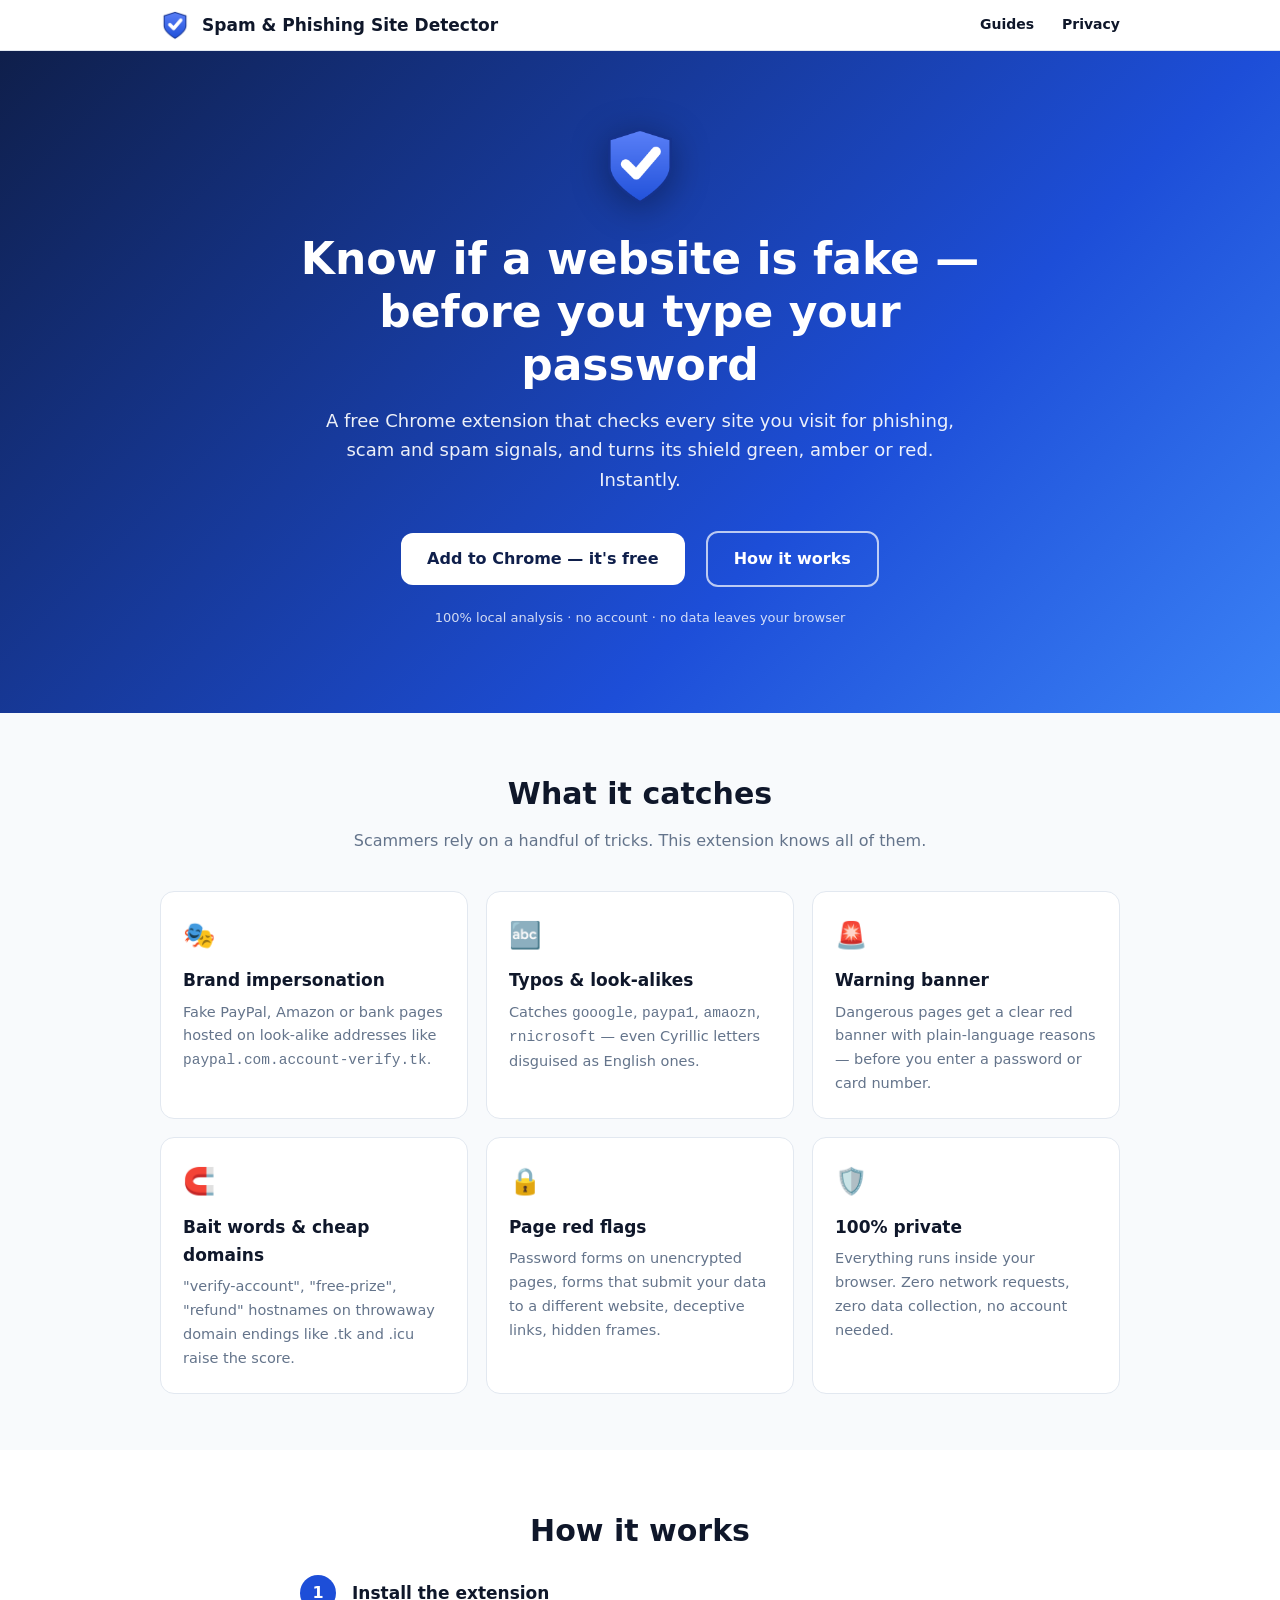
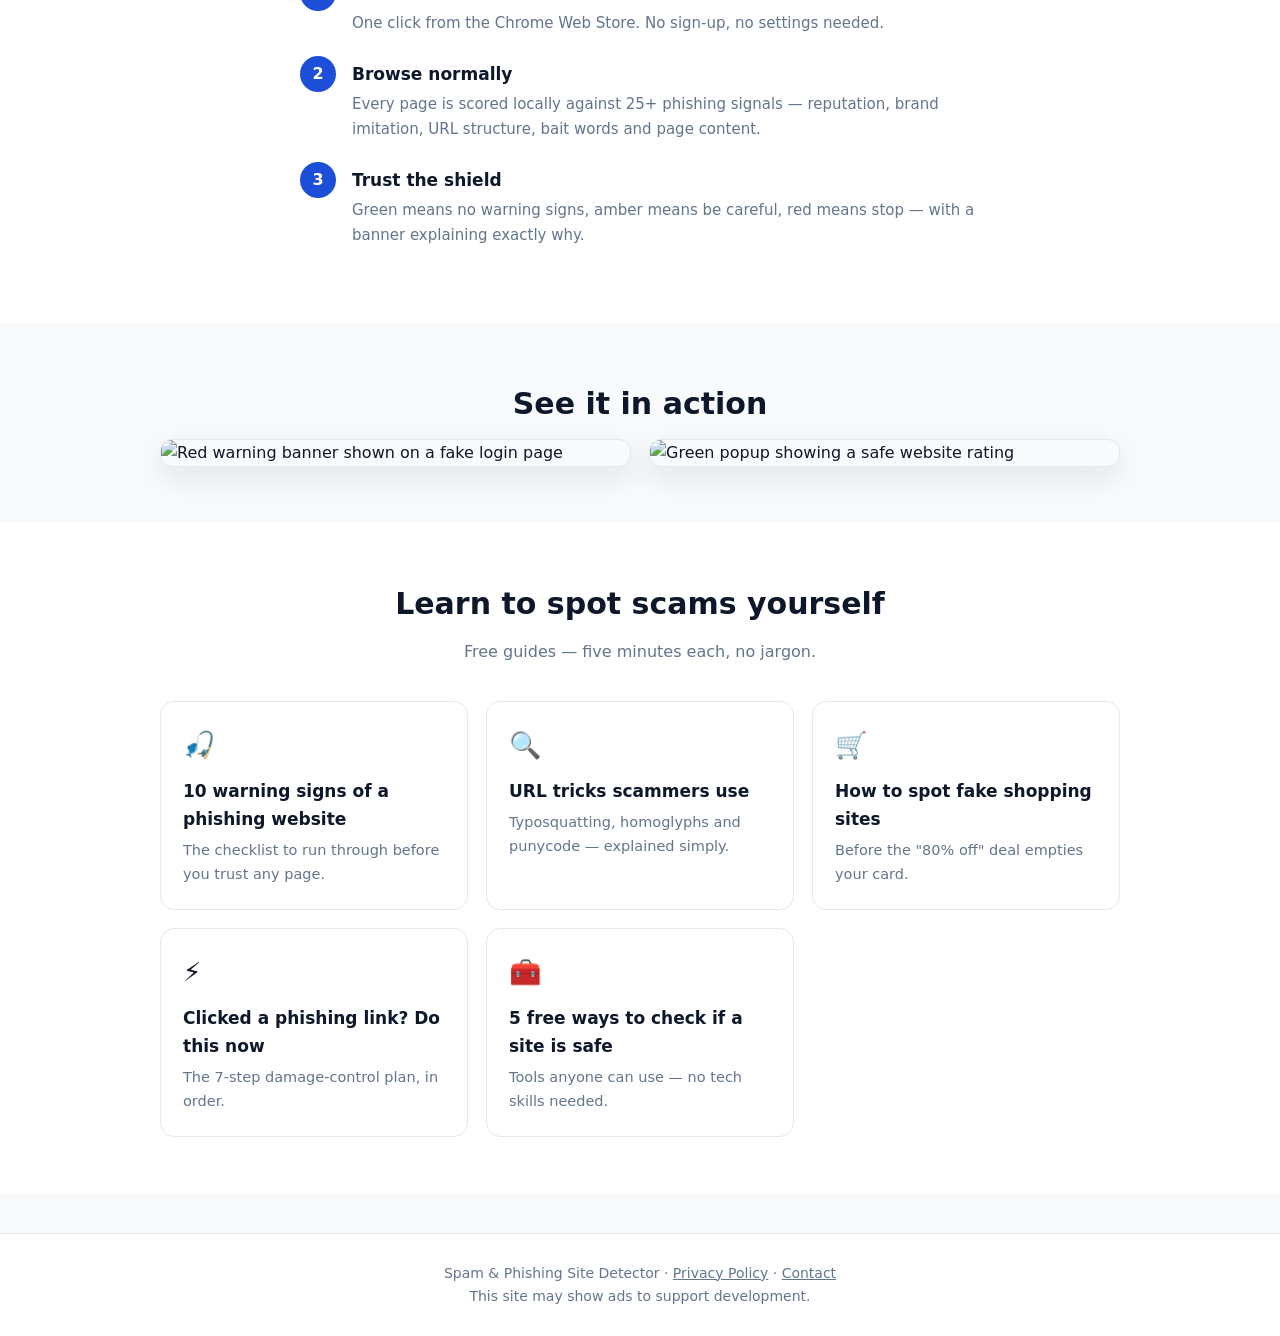
==== index.html @ 70391a2e "Add files via upload" ====
<!DOCTYPE html>
<html lang="en">
<head>
  <meta charset="utf-8" />
  <meta name="viewport" content="width=device-width, initial-scale=1" />
  <title>Spam &amp; Phishing Site Detector — Free Chrome Extension</title>
  <meta name="description" content="Free Chrome extension that detects phishing, scam, spam and fake websites instantly. The toolbar shield turns green, amber or red — 100% private, no data collected." />
  <link rel="stylesheet" href="style.css" />
  <link rel="icon" href="logo.png" />
  <meta property="og:title" content="Spam &amp; Phishing Site Detector" />
  <meta property="og:description" content="Know if a website is fake — before you type your password. Free, private, instant." />
  <meta property="og:image" content="img/popup-safe.png" />
</head>
<body>

<header class="nav">
  <div class="wrap">
    <img src="logo.png" alt="" />
    <a class="brand" href="index.html">Spam &amp; Phishing Site Detector</a>
    <a class="link" href="index.html#articles">Guides</a>
    <a class="link" href="privacy-policy.html">Privacy</a>
  </div>
</header>

<div class="hero">
  <div class="wrap">
    <img class="logo" src="logo.png" alt="Shield logo" />
    <h1>Know if a website is fake — before you type your password</h1>
    <p class="sub">A free Chrome extension that checks every site you visit for phishing,
    scam and spam signals, and turns its shield green, amber or red. Instantly.</p>
    <!-- TODO: replace # with the Chrome Web Store link after publishing -->
    <a class="btn primary" href="#" id="install">Add to Chrome — it's free</a>
    <a class="btn ghost" href="#how">How it works</a>
    <div class="note">100% local analysis · no account · no data leaves your browser</div>
  </div>
</div>

<section>
  <div class="wrap">
    <h2>What it catches</h2>
    <p class="lead">Scammers rely on a handful of tricks. This extension knows all of them.</p>
    <div class="grid">
      <div class="card"><div class="emoji">🎭</div><h3>Brand impersonation</h3>
        <p>Fake PayPal, Amazon or bank pages hosted on look-alike addresses like
        <code>paypal.com.account-verify.tk</code>.</p></div>
      <div class="card"><div class="emoji">🔤</div><h3>Typos &amp; look-alikes</h3>
        <p>Catches <code>gooogle</code>, <code>paypa1</code>, <code>amaozn</code>, <code>rnicrosoft</code> —
        even Cyrillic letters disguised as English ones.</p></div>
      <div class="card"><div class="emoji">🚨</div><h3>Warning banner</h3>
        <p>Dangerous pages get a clear red banner with plain-language reasons —
        before you enter a password or card number.</p></div>
      <div class="card"><div class="emoji">🧲</div><h3>Bait words &amp; cheap domains</h3>
        <p>"verify-account", "free-prize", "refund" hostnames on throwaway domain
        endings like .tk and .icu raise the score.</p></div>
      <div class="card"><div class="emoji">🔒</div><h3>Page red flags</h3>
        <p>Password forms on unencrypted pages, forms that submit your data to a
        different website, deceptive links, hidden frames.</p></div>
      <div class="card"><div class="emoji">🛡️</div><h3>100% private</h3>
        <p>Everything runs inside your browser. Zero network requests, zero data
        collection, no account needed.</p></div>
    </div>
  </div>
</section>

<section id="how" style="background:#fff;">
  <div class="wrap">
    <h2>How it works</h2>
    <div class="steps">
      <div class="step"><div class="n">1</div><div>
        <h3>Install the extension</h3>
        <p>One click from the Chrome Web Store. No sign-up, no settings needed.</p></div></div>
      <div class="step"><div class="n">2</div><div>
        <h3>Browse normally</h3>
        <p>Every page is scored locally against 25+ phishing signals — reputation,
        brand imitation, URL structure, bait words and page content.</p></div></div>
      <div class="step"><div class="n">3</div><div>
        <h3>Trust the shield</h3>
        <p>Green means no warning signs, amber means be careful, red means stop —
        with a banner explaining exactly why.</p></div></div>
    </div>
  </div>
</section>

<section>
  <div class="wrap">
    <h2>See it in action</h2>
    <div class="shots">
      <img src="img/warning-banner.png" alt="Red warning banner shown on a fake login page" loading="lazy" />
      <img src="img/popup-safe.png" alt="Green popup showing a safe website rating" loading="lazy" />
    </div>
  </div>
</section>

<section id="articles" style="background:#fff;">
  <div class="wrap">
    <h2>Learn to spot scams yourself</h2>
    <p class="lead">Free guides — five minutes each, no jargon.</p>
    <!-- AD SLOT: homepage, above article list -->
    <div class="grid">
      <a class="card" href="articles/how-to-spot-a-phishing-website.html">
        <div class="emoji">🎣</div><h3>10 warning signs of a phishing website</h3>
        <p>The checklist to run through before you trust any page.</p></a>
      <a class="card" href="articles/url-tricks-typosquatting.html">
        <div class="emoji">🔍</div><h3>URL tricks scammers use</h3>
        <p>Typosquatting, homoglyphs and punycode — explained simply.</p></a>
      <a class="card" href="articles/fake-online-shopping-sites.html">
        <div class="emoji">🛒</div><h3>How to spot fake shopping sites</h3>
        <p>Before the "80% off" deal empties your card.</p></a>
      <a class="card" href="articles/clicked-a-phishing-link.html">
        <div class="emoji">⚡</div><h3>Clicked a phishing link? Do this now</h3>
        <p>The 7-step damage-control plan, in order.</p></a>
      <a class="card" href="articles/free-tools-check-website-safety.html">
        <div class="emoji">🧰</div><h3>5 free ways to check if a site is safe</h3>
        <p>Tools anyone can use — no tech skills needed.</p></a>
    </div>
  </div>
</section>

<footer>
  <div class="wrap">
    Spam &amp; Phishing Site Detector ·
    <a href="privacy-policy.html">Privacy Policy</a> ·
    <a href="https://github.com/Janhavi12800">Contact</a><br />
    This site may show ads to support development.
  </div>
</footer>

</body>
</html>
---- style.css ----
/* Spam & Phishing Site Detector — site styles */

:root {
  --ink: #0f172a;
  --muted: #64748b;
  --bg: #f8fafc;
  --card: #ffffff;
  --border: #e2e8f0;
  --brand: #1d4ed8;
  --brand-dark: #0f1f4b;
  --green: #059669;
  --red: #dc2626;
}

* { box-sizing: border-box; }

body {
  margin: 0;
  font: 16px/1.65 system-ui, -apple-system, "Segoe UI", sans-serif;
  color: var(--ink);
  background: var(--bg);
}

a { color: var(--brand); }
img { max-width: 100%; }

.wrap { max-width: 1000px; margin: 0 auto; padding: 0 20px; }

/* --- nav --- */
.nav {
  background: #fff;
  border-bottom: 1px solid var(--border);
  position: sticky; top: 0; z-index: 10;
}
.nav .wrap {
  display: flex; align-items: center; gap: 12px;
  padding-top: 10px; padding-bottom: 10px;
}
.nav img { width: 30px; height: 30px; }
.nav .brand { font-weight: 800; font-size: 17px; color: var(--ink); text-decoration: none; flex: 1; }
.nav a.link { text-decoration: none; font-weight: 600; font-size: 14px; margin-left: 16px; color: var(--ink); }
.nav a.link:hover { color: var(--brand); }

/* --- hero --- */
.hero {
  background: linear-gradient(135deg, #0f1f4b, #1d4ed8 65%, #3b82f6);
  color: #fff;
  padding: 72px 0 84px;
  text-align: center;
}
.hero img.logo { width: 84px; height: 84px; filter: drop-shadow(0 6px 18px rgba(0,0,0,.35)); }
.hero h1 { font-size: clamp(28px, 5vw, 44px); line-height: 1.2; margin: 18px auto 14px; max-width: 760px; }
.hero p.sub { font-size: 18px; opacity: .92; max-width: 640px; margin: 0 auto 30px; }
.btn {
  display: inline-block; padding: 13px 26px; border-radius: 12px;
  font-weight: 700; text-decoration: none; margin: 6px 8px;
  transition: transform .12s ease, filter .15s ease;
}
.btn:hover { transform: translateY(-1px); filter: brightness(1.06); }
.btn.primary { background: #fff; color: var(--brand-dark); }
.btn.ghost { border: 2px solid rgba(255,255,255,.7); color: #fff; }
.hero .note { font-size: 13px; opacity: .8; margin-top: 14px; }

/* --- sections --- */
section { padding: 56px 0; }
section h2 { font-size: 30px; text-align: center; margin: 0 0 10px; }
section p.lead { text-align: center; color: var(--muted); max-width: 640px; margin: 0 auto 36px; }

.grid { display: grid; grid-template-columns: repeat(auto-fit, minmax(280px, 1fr)); gap: 18px; }
.card {
  background: var(--card); border: 1px solid var(--border);
  border-radius: 14px; padding: 22px;
}
.card .emoji { font-size: 26px; }
.card h3 { margin: 10px 0 6px; font-size: 17px; }
.card p { margin: 0; color: var(--muted); font-size: 14.5px; }
a.card { display: block; text-decoration: none; color: var(--ink); transition: transform .12s ease, box-shadow .15s ease; }
a.card:hover { transform: translateY(-2px); box-shadow: 0 10px 28px rgba(15,23,42,.08); }

.shots { display: grid; grid-template-columns: repeat(auto-fit, minmax(300px, 1fr)); gap: 18px; }
.shots img { border-radius: 12px; border: 1px solid var(--border); box-shadow: 0 10px 30px rgba(15,23,42,.10); }

.steps { counter-reset: step; max-width: 680px; margin: 0 auto; }
.step { display: flex; gap: 16px; margin: 20px 0; align-items: flex-start; }
.step .n {
  flex: none; width: 36px; height: 36px; border-radius: 50%;
  background: var(--brand); color: #fff; font-weight: 800;
  display: flex; align-items: center; justify-content: center;
}
.step h3 { margin: 4px 0 4px; font-size: 17px; }
.step p { margin: 0; color: var(--muted); font-size: 15px; }

/* --- article pages --- */
.article { max-width: 720px; margin: 0 auto; padding: 40px 20px 24px; }
.article h1 { font-size: clamp(26px, 4.5vw, 36px); line-height: 1.25; }
.article .byline { color: var(--muted); font-size: 14px; margin-bottom: 26px; }
.article h2 { font-size: 23px; margin-top: 36px; }
.article ul, .article ol { padding-left: 24px; }
.article li { margin: 8px 0; }
.article blockquote {
  border-left: 4px solid var(--brand); margin: 20px 0; padding: 10px 18px;
  background: #eef2ff; border-radius: 0 10px 10px 0; color: #1e293b;
}
.article code { background: #e2e8f0; border-radius: 6px; padding: 2px 7px; font-size: 14px; }
.good { color: var(--green); font-weight: 700; }
.bad { color: var(--red); font-weight: 700; }

.cta-box {
  background: linear-gradient(135deg, #0f1f4b, #1d4ed8);
  color: #fff; border-radius: 16px; padding: 28px;
  text-align: center; margin: 44px 0 10px;
}
.cta-box h3 { margin: 0 0 8px; font-size: 21px; }
.cta-box p { margin: 0 0 18px; opacity: .9; }

/* --- footer --- */
footer {
  border-top: 1px solid var(--border); background: #fff;
  padding: 28px 0; margin-top: 40px;
  color: var(--muted); font-size: 14px; text-align: center;
}
footer a { color: var(--muted); }

@media (max-width: 560px) {
  .nav a.link { margin-left: 10px; }
  section { padding: 40px 0; }
}
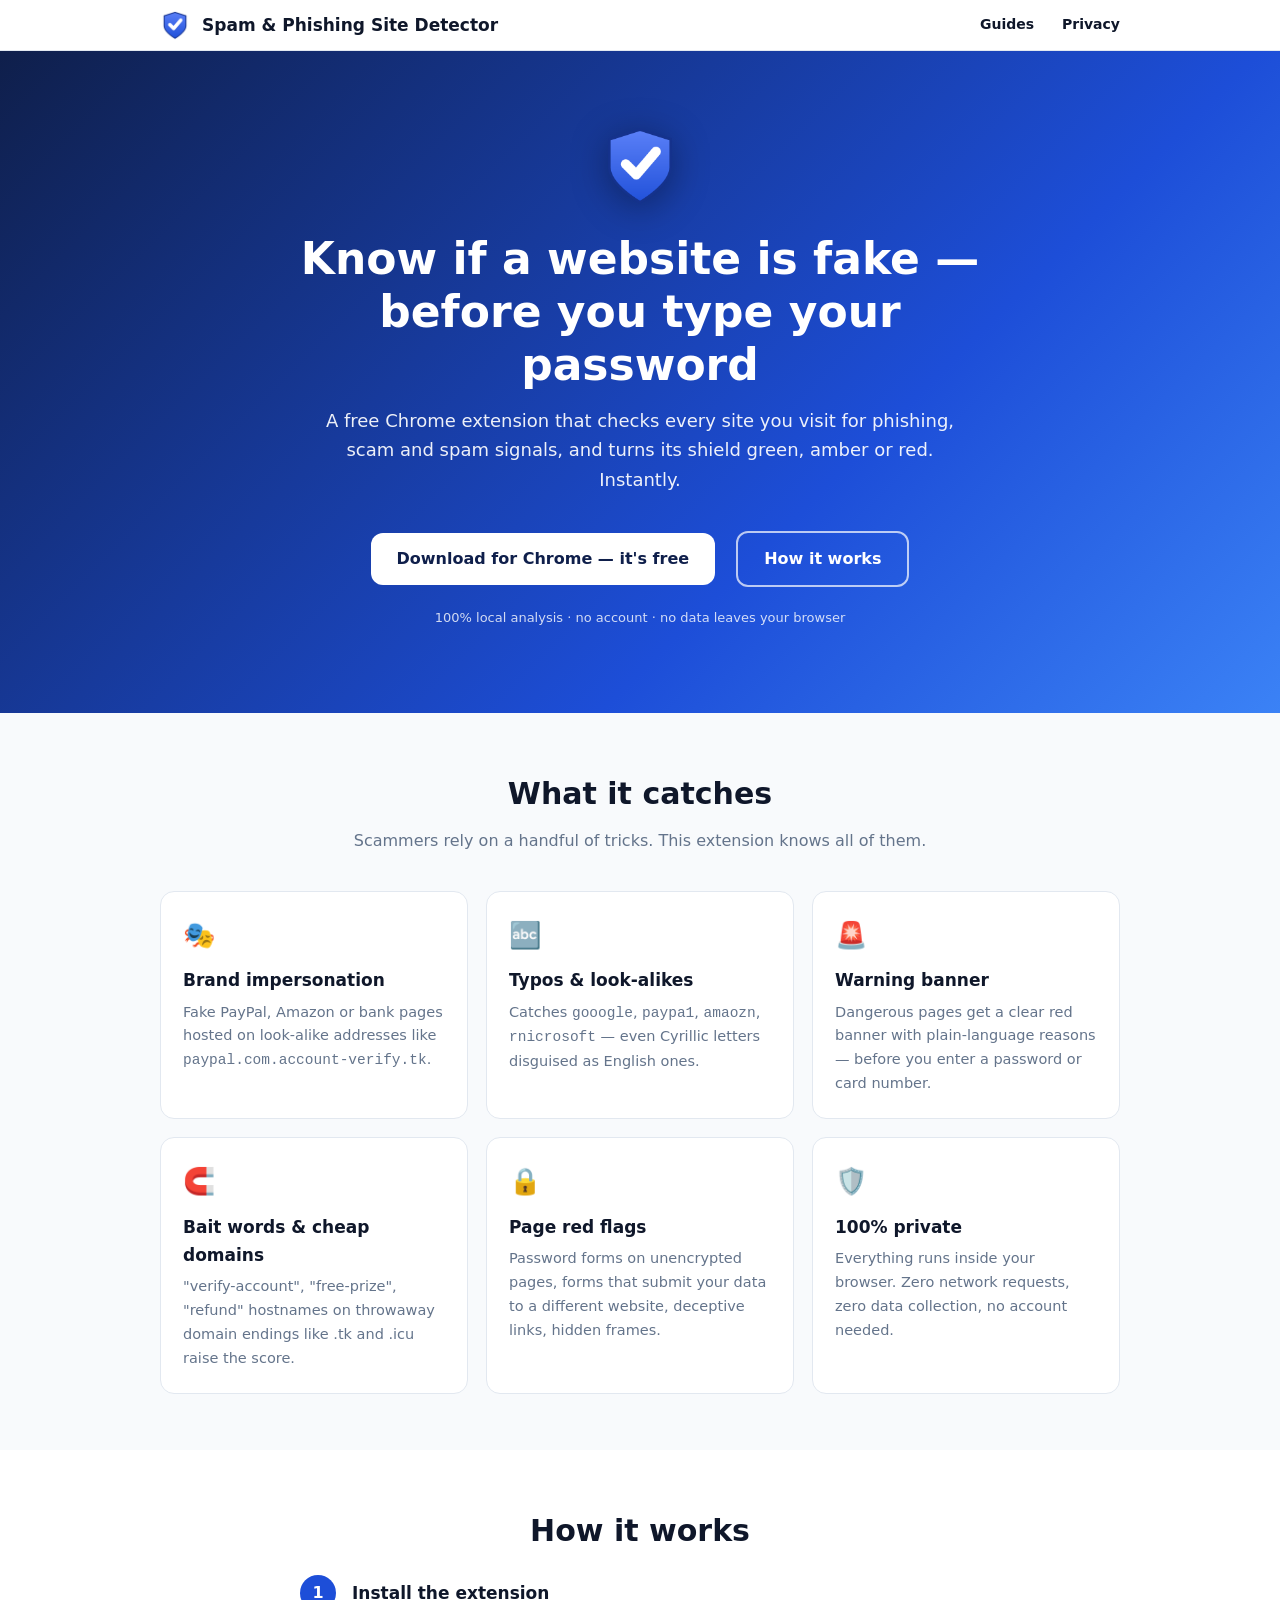
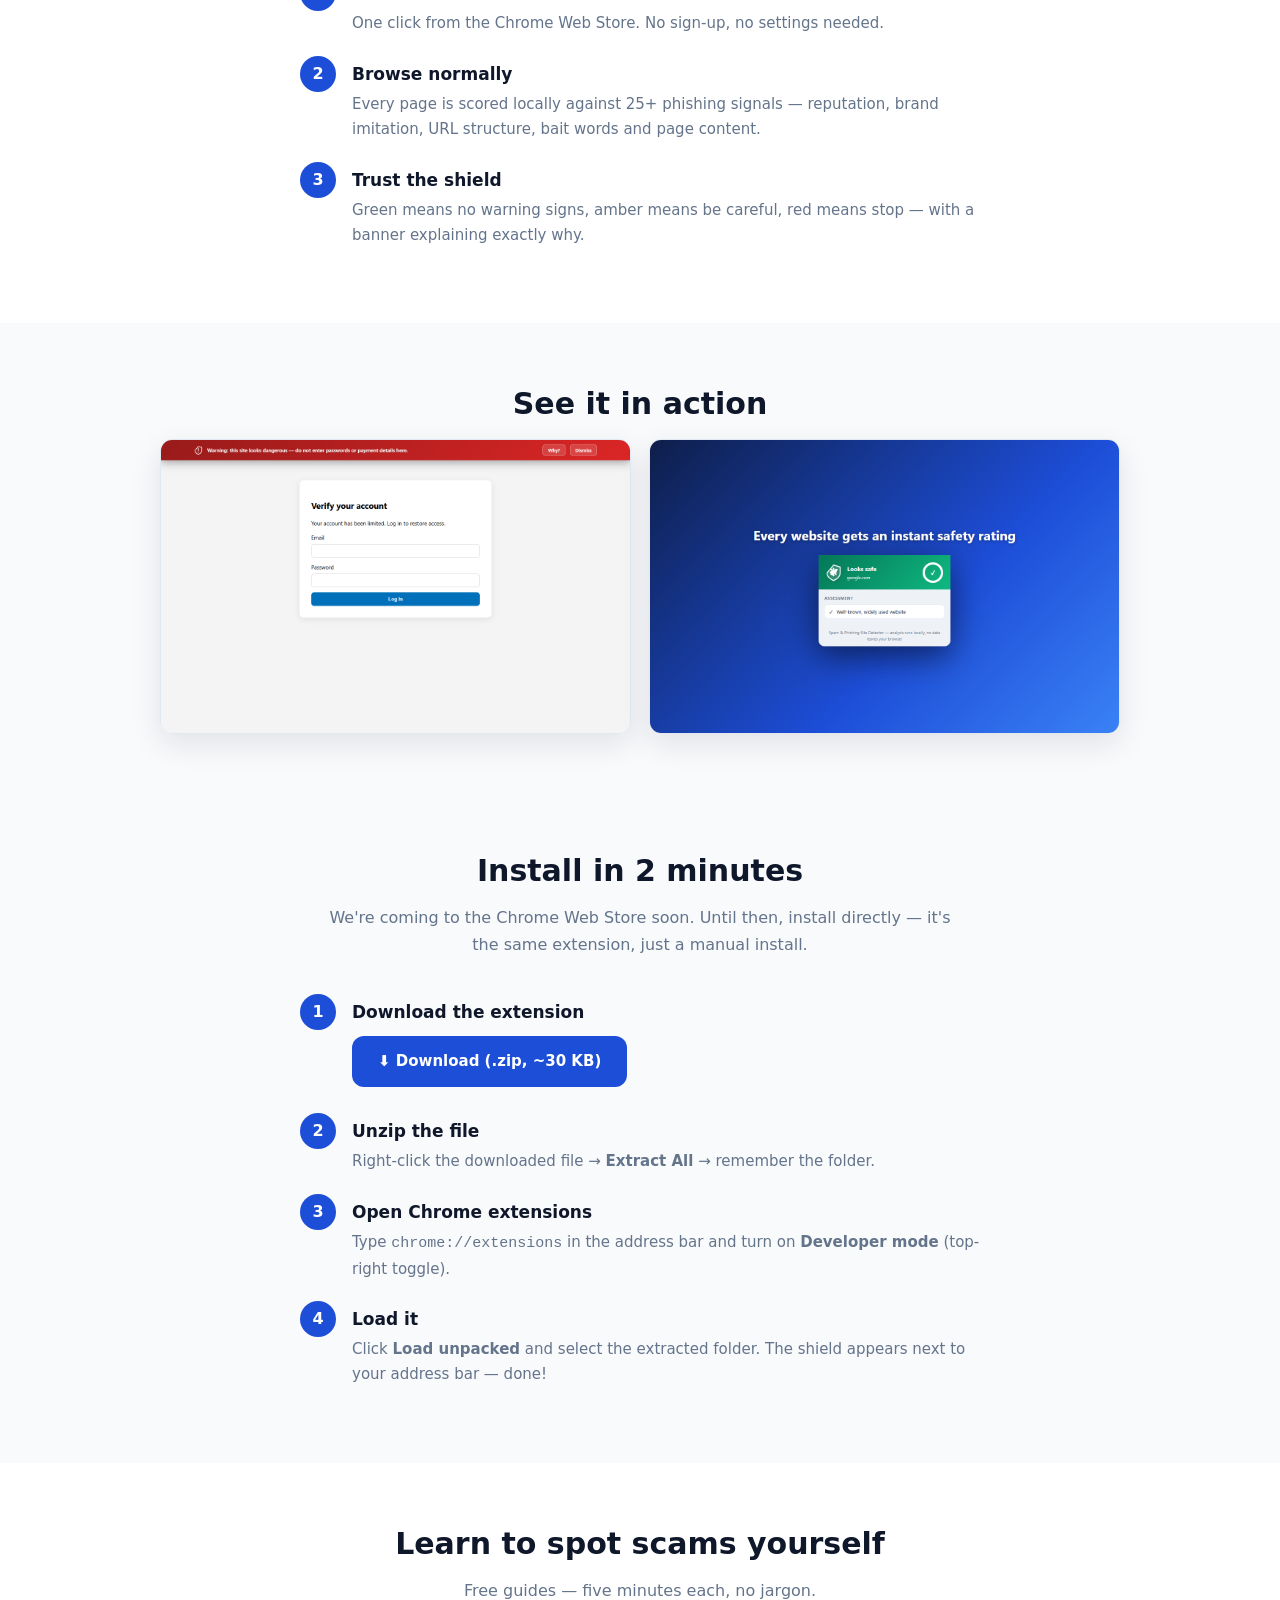
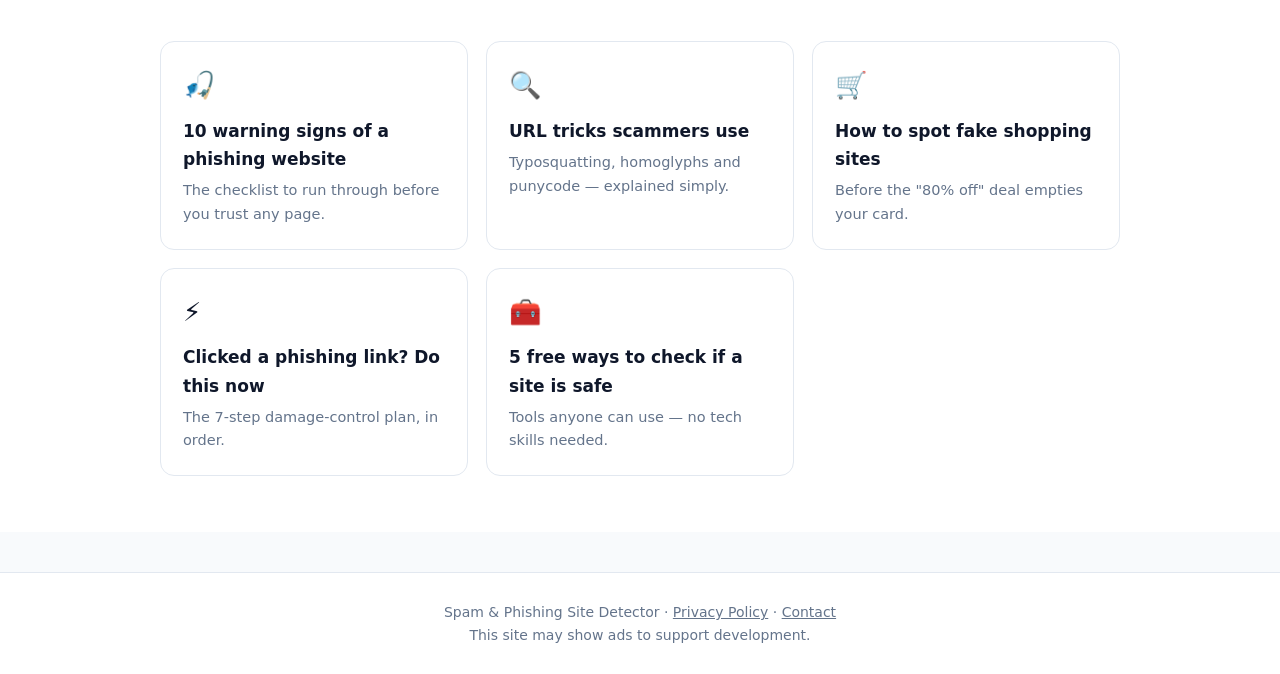
==== commit bb5615ab: "Add files via upload" ====
--- a/index.html
+++ b/index.html
@@ -28,8 +28,8 @@
     <h1>Know if a website is fake — before you type your password</h1>
     <p class="sub">A free Chrome extension that checks every site you visit for phishing,
     scam and spam signals, and turns its shield green, amber or red. Instantly.</p>
-    <!-- TODO: replace # with the Chrome Web Store link after publishing -->
-    <a class="btn primary" href="#" id="install">Add to Chrome — it's free</a>
+    <!-- TODO: point the primary button to the Chrome Web Store link after publishing -->
+    <a class="btn primary" href="#install">Download for Chrome — it's free</a>
     <a class="btn ghost" href="#how">How it works</a>
     <div class="note">100% local analysis · no account · no data leaves your browser</div>
   </div>
@@ -91,6 +91,31 @@
   </div>
 </section>
 
+<section id="install">
+  <div class="wrap">
+    <h2>Install in 2 minutes</h2>
+    <p class="lead">We're coming to the Chrome Web Store soon. Until then, install
+    directly — it's the same extension, just a manual install.</p>
+    <div class="steps">
+      <div class="step"><div class="n">1</div><div>
+        <h3>Download the extension</h3>
+        <p><a class="btn primary" style="margin:6px 0; background:#1d4ed8; color:#fff;"
+              href="spam-phishing-site-detector.zip" download>⬇ Download (.zip, ~30 KB)</a></p></div></div>
+      <div class="step"><div class="n">2</div><div>
+        <h3>Unzip the file</h3>
+        <p>Right-click the downloaded file → <strong>Extract All</strong> → remember the folder.</p></div></div>
+      <div class="step"><div class="n">3</div><div>
+        <h3>Open Chrome extensions</h3>
+        <p>Type <code>chrome://extensions</code> in the address bar and turn on
+        <strong>Developer mode</strong> (top-right toggle).</p></div></div>
+      <div class="step"><div class="n">4</div><div>
+        <h3>Load it</h3>
+        <p>Click <strong>Load unpacked</strong> and select the extracted folder.
+        The shield appears next to your address bar — done!</p></div></div>
+    </div>
+  </div>
+</section>
+
 <section id="articles" style="background:#fff;">
   <div class="wrap">
     <h2>Learn to spot scams yourself</h2>
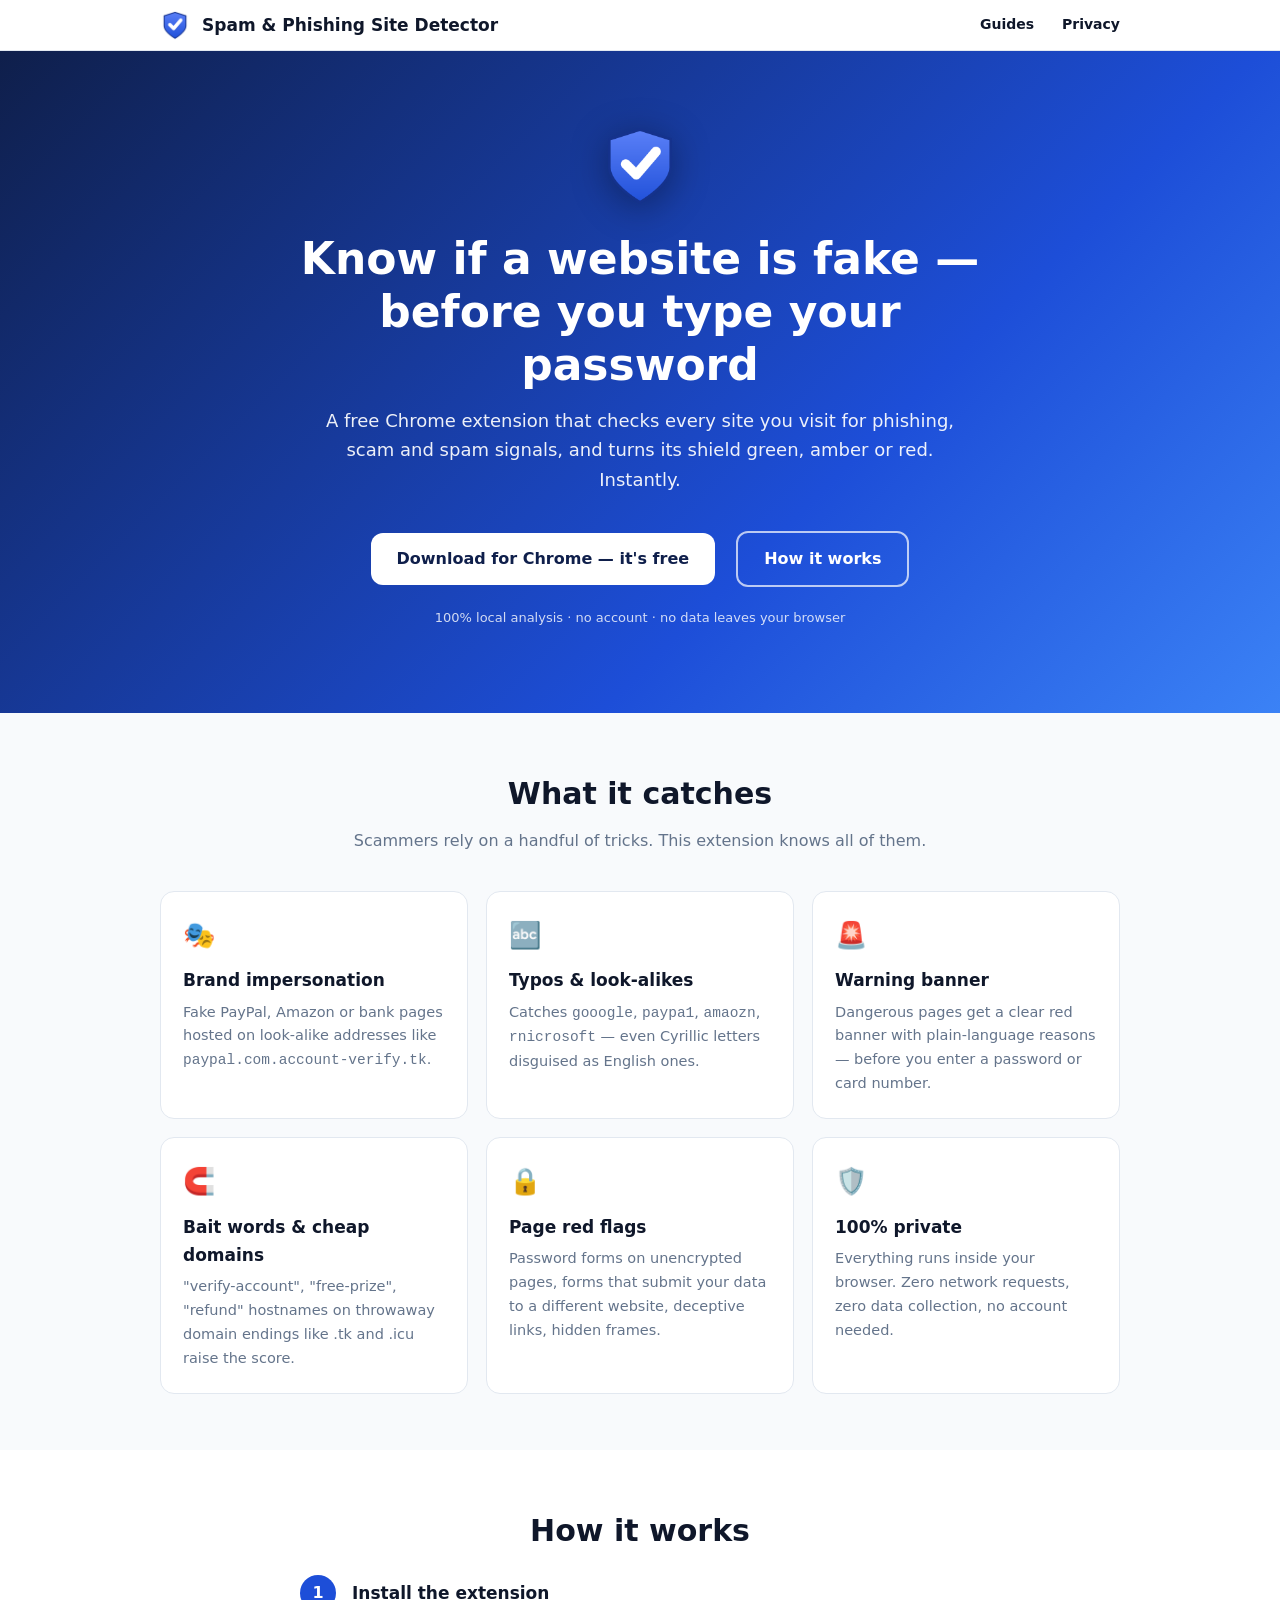
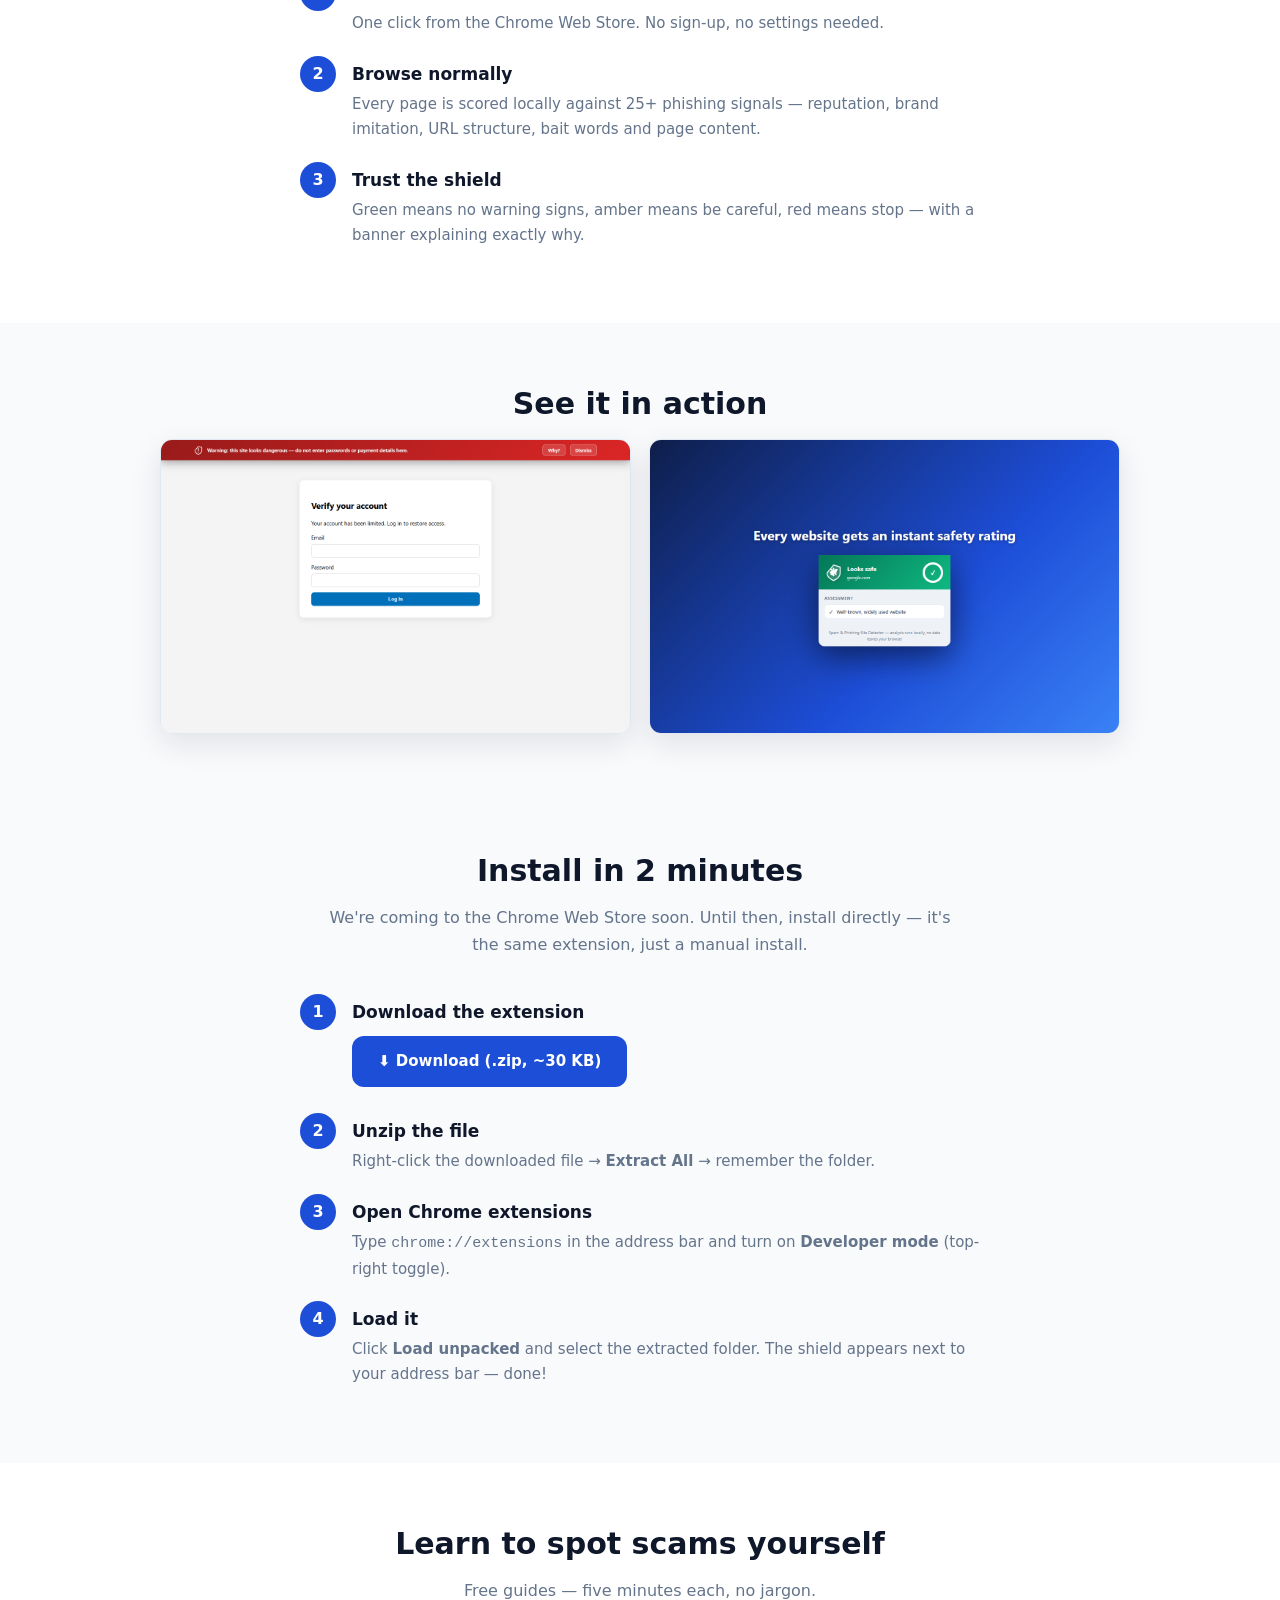
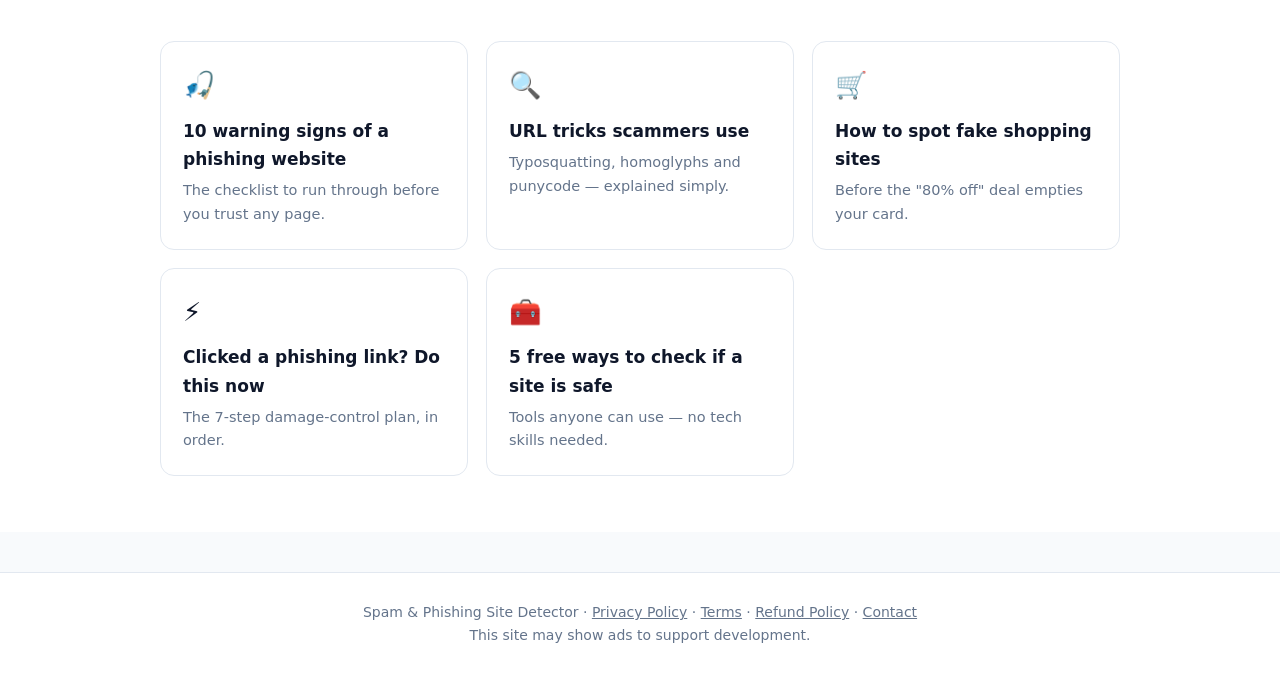
==== commit c6497f52: "Add files via upload" ====
--- a/index.html
+++ b/index.html
@@ -145,6 +145,8 @@
   <div class="wrap">
     Spam &amp; Phishing Site Detector ·
     <a href="privacy-policy.html">Privacy Policy</a> ·
+    <a href="terms.html">Terms</a> ·
+    <a href="refund-policy.html">Refund Policy</a> ·
     <a href="https://github.com/Janhavi12800">Contact</a><br />
     This site may show ads to support development.
   </div>
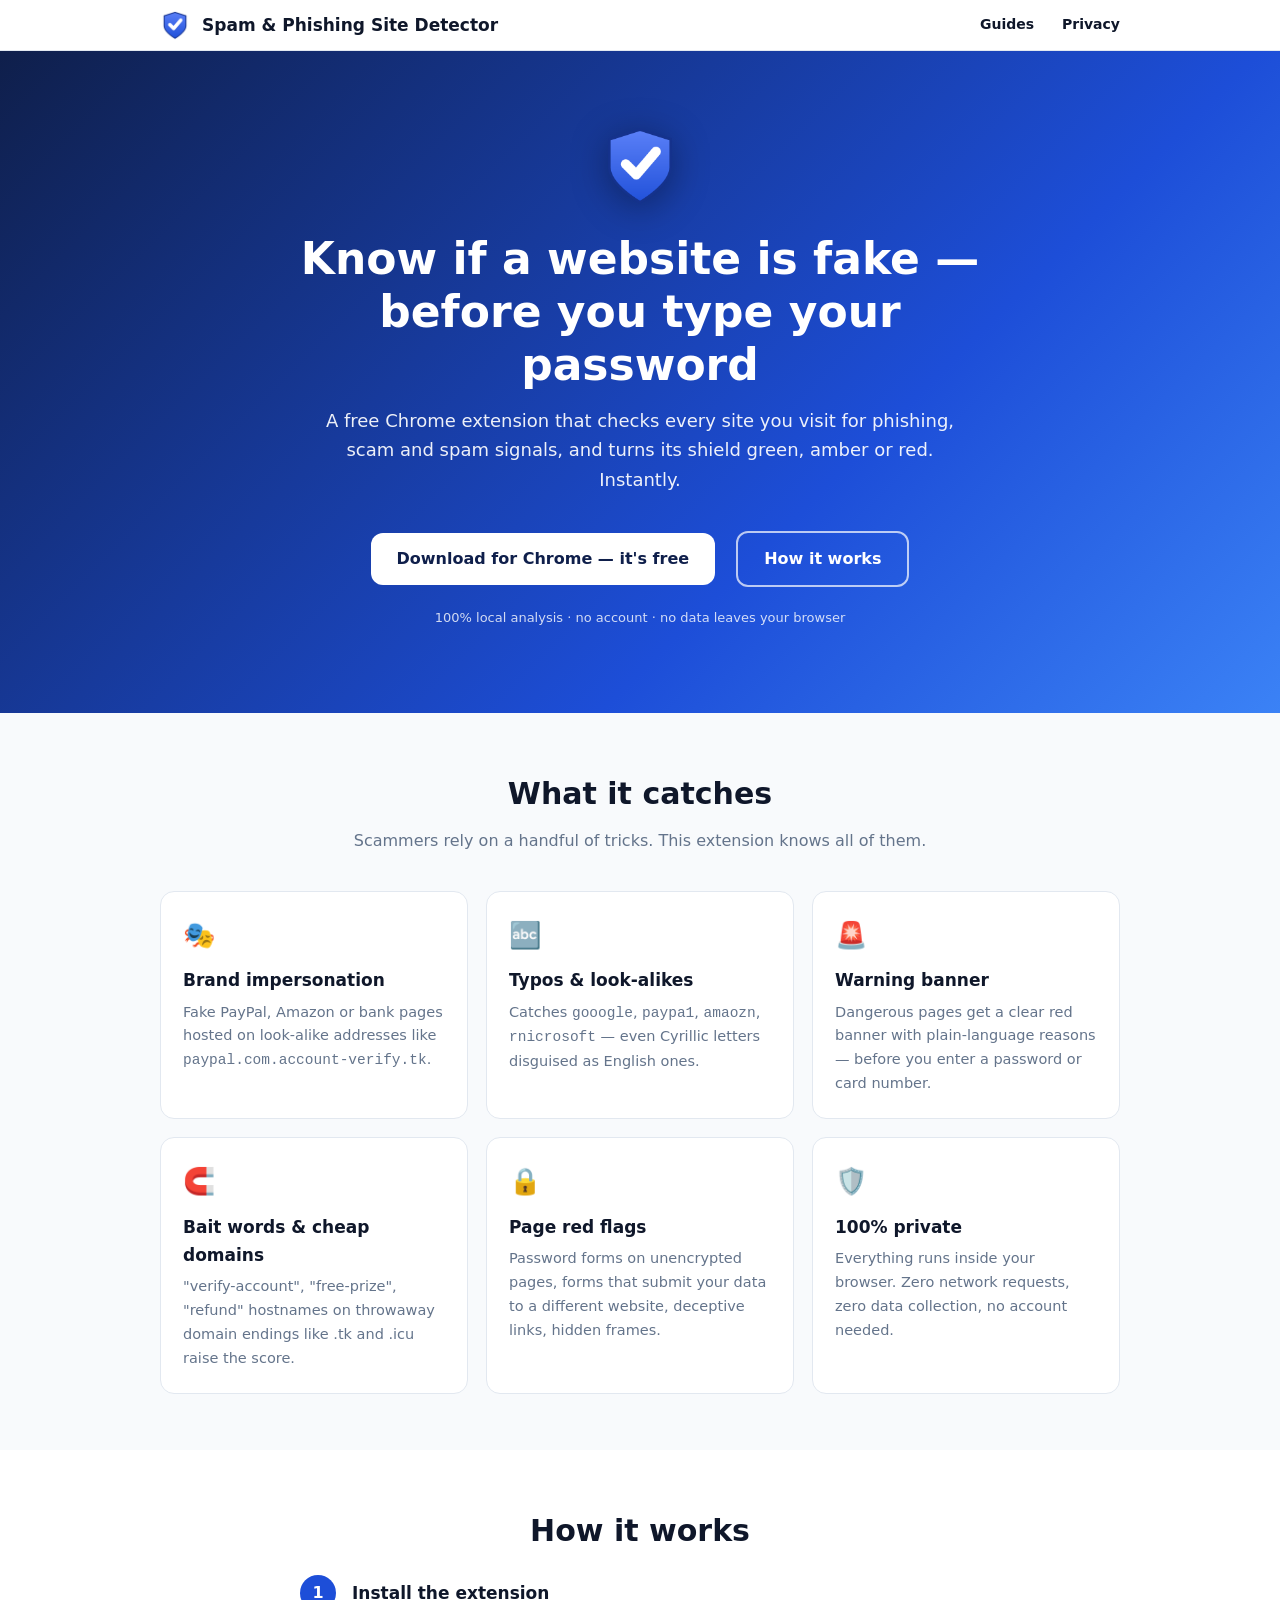
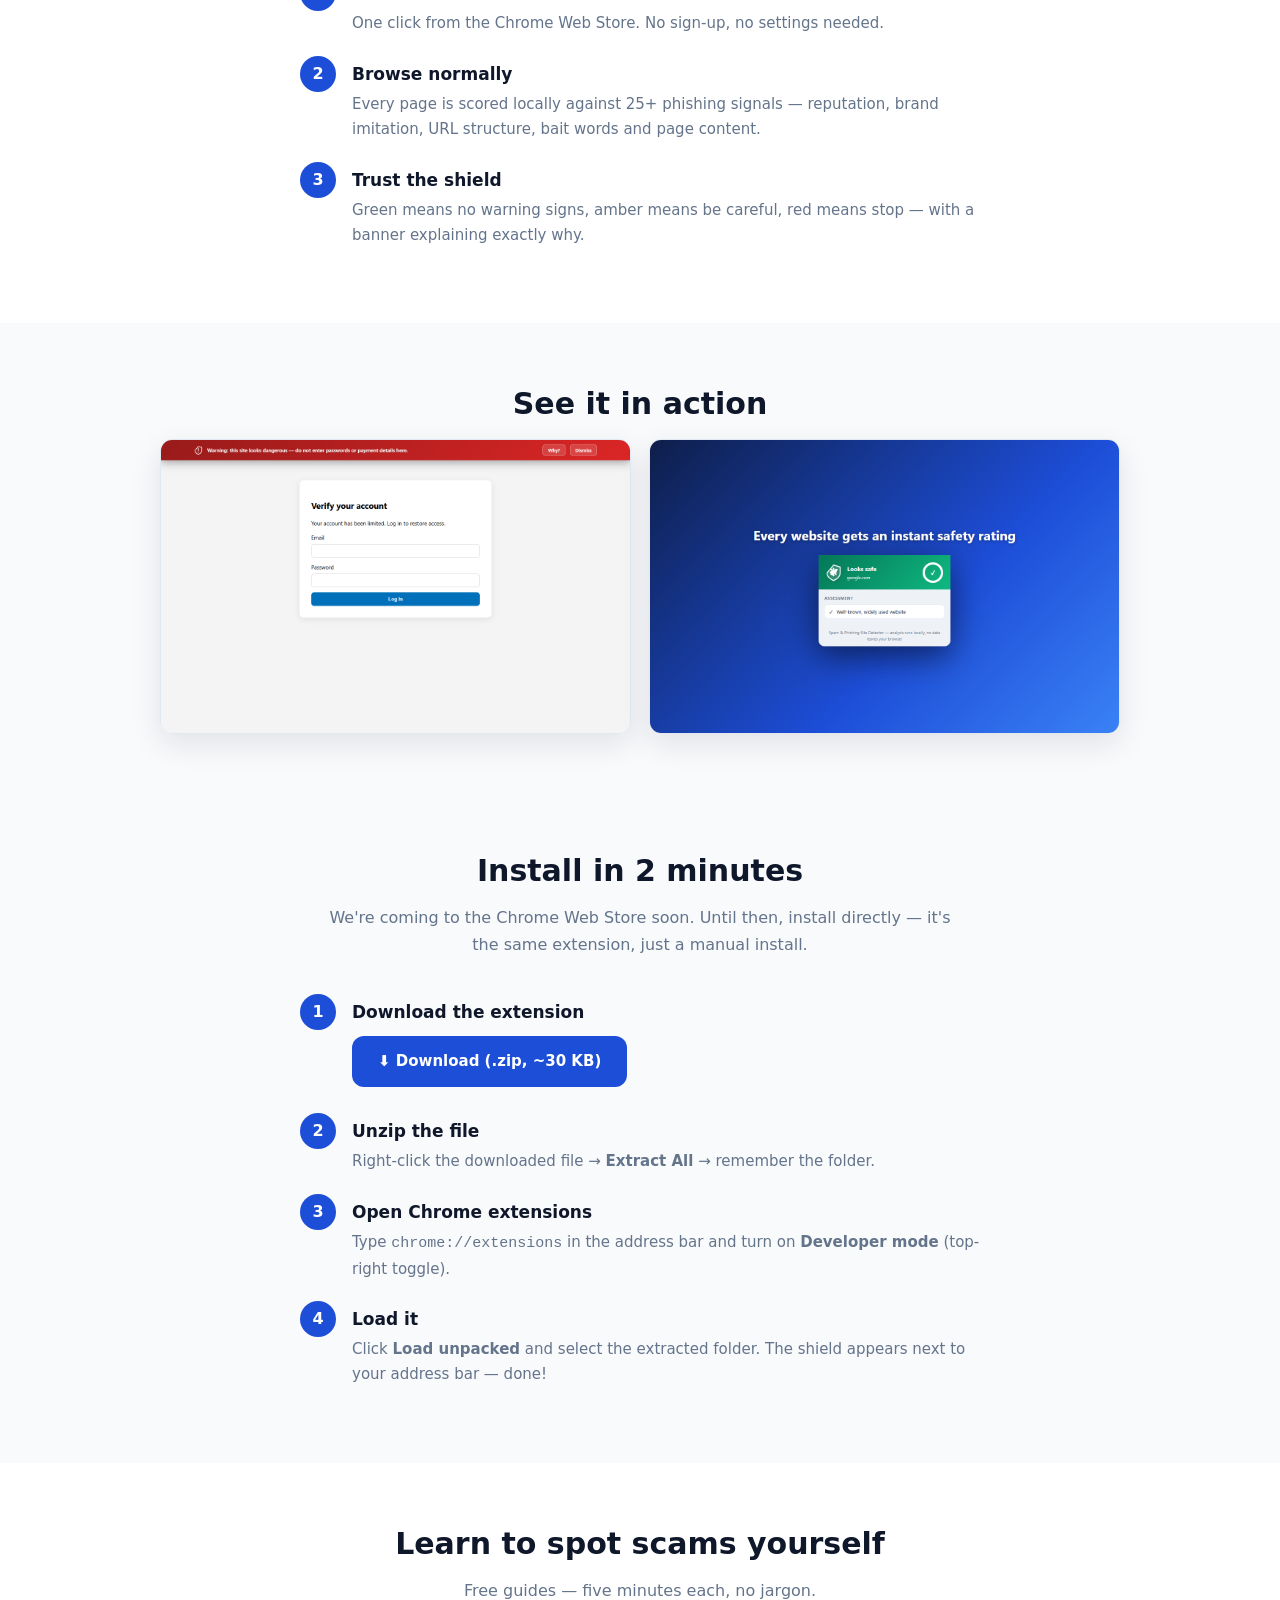
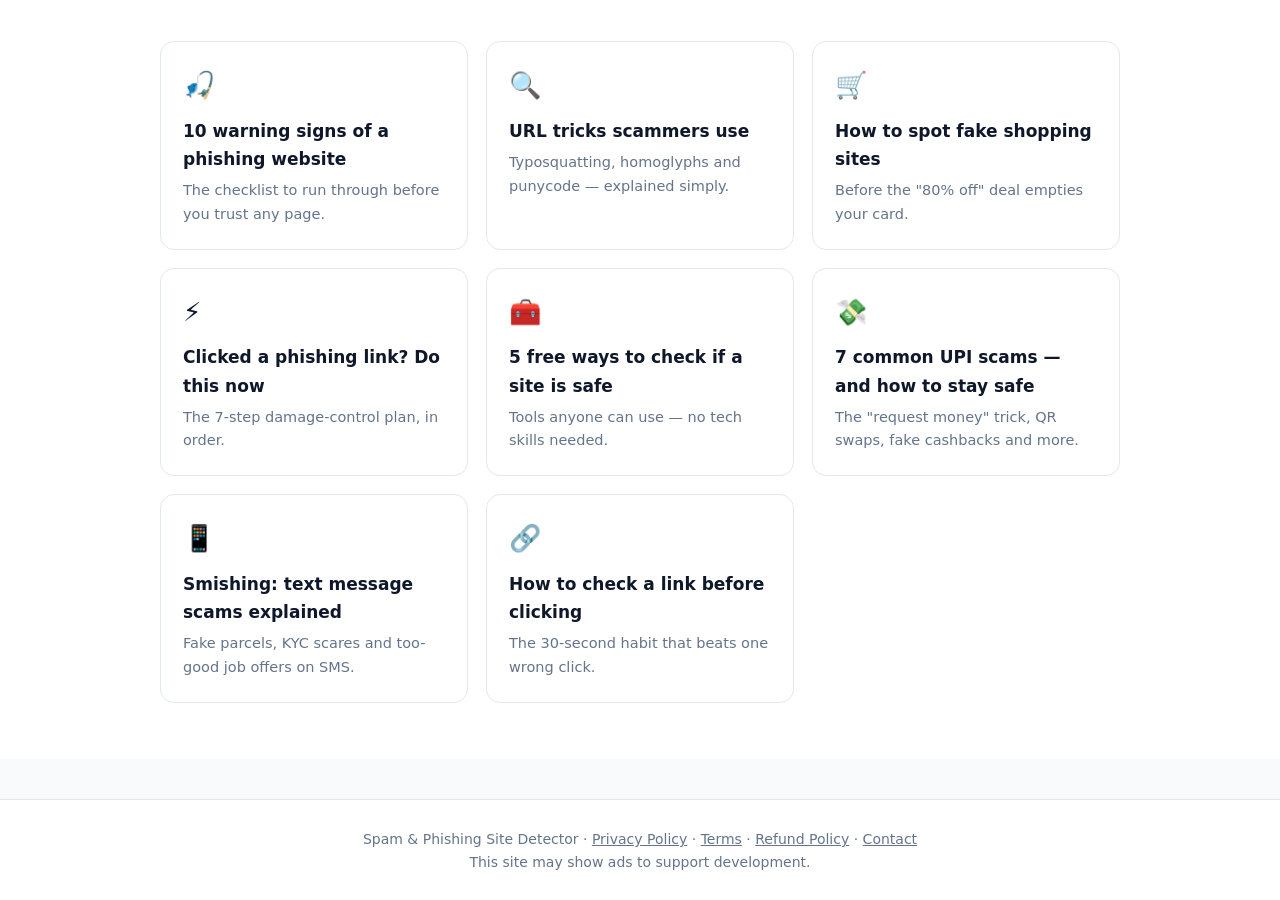
==== commit 84ae4c54: "Add files via upload" ====
--- a/index.html
+++ b/index.html
@@ -137,6 +137,15 @@
       <a class="card" href="articles/free-tools-check-website-safety.html">
         <div class="emoji">🧰</div><h3>5 free ways to check if a site is safe</h3>
         <p>Tools anyone can use — no tech skills needed.</p></a>
+      <a class="card" href="articles/upi-payment-scams.html">
+        <div class="emoji">💸</div><h3>7 common UPI scams — and how to stay safe</h3>
+        <p>The "request money" trick, QR swaps, fake cashbacks and more.</p></a>
+      <a class="card" href="articles/smishing-text-message-scams.html">
+        <div class="emoji">📱</div><h3>Smishing: text message scams explained</h3>
+        <p>Fake parcels, KYC scares and too-good job offers on SMS.</p></a>
+      <a class="card" href="articles/how-to-check-a-link-before-clicking.html">
+        <div class="emoji">🔗</div><h3>How to check a link before clicking</h3>
+        <p>The 30-second habit that beats one wrong click.</p></a>
     </div>
   </div>
 </section>
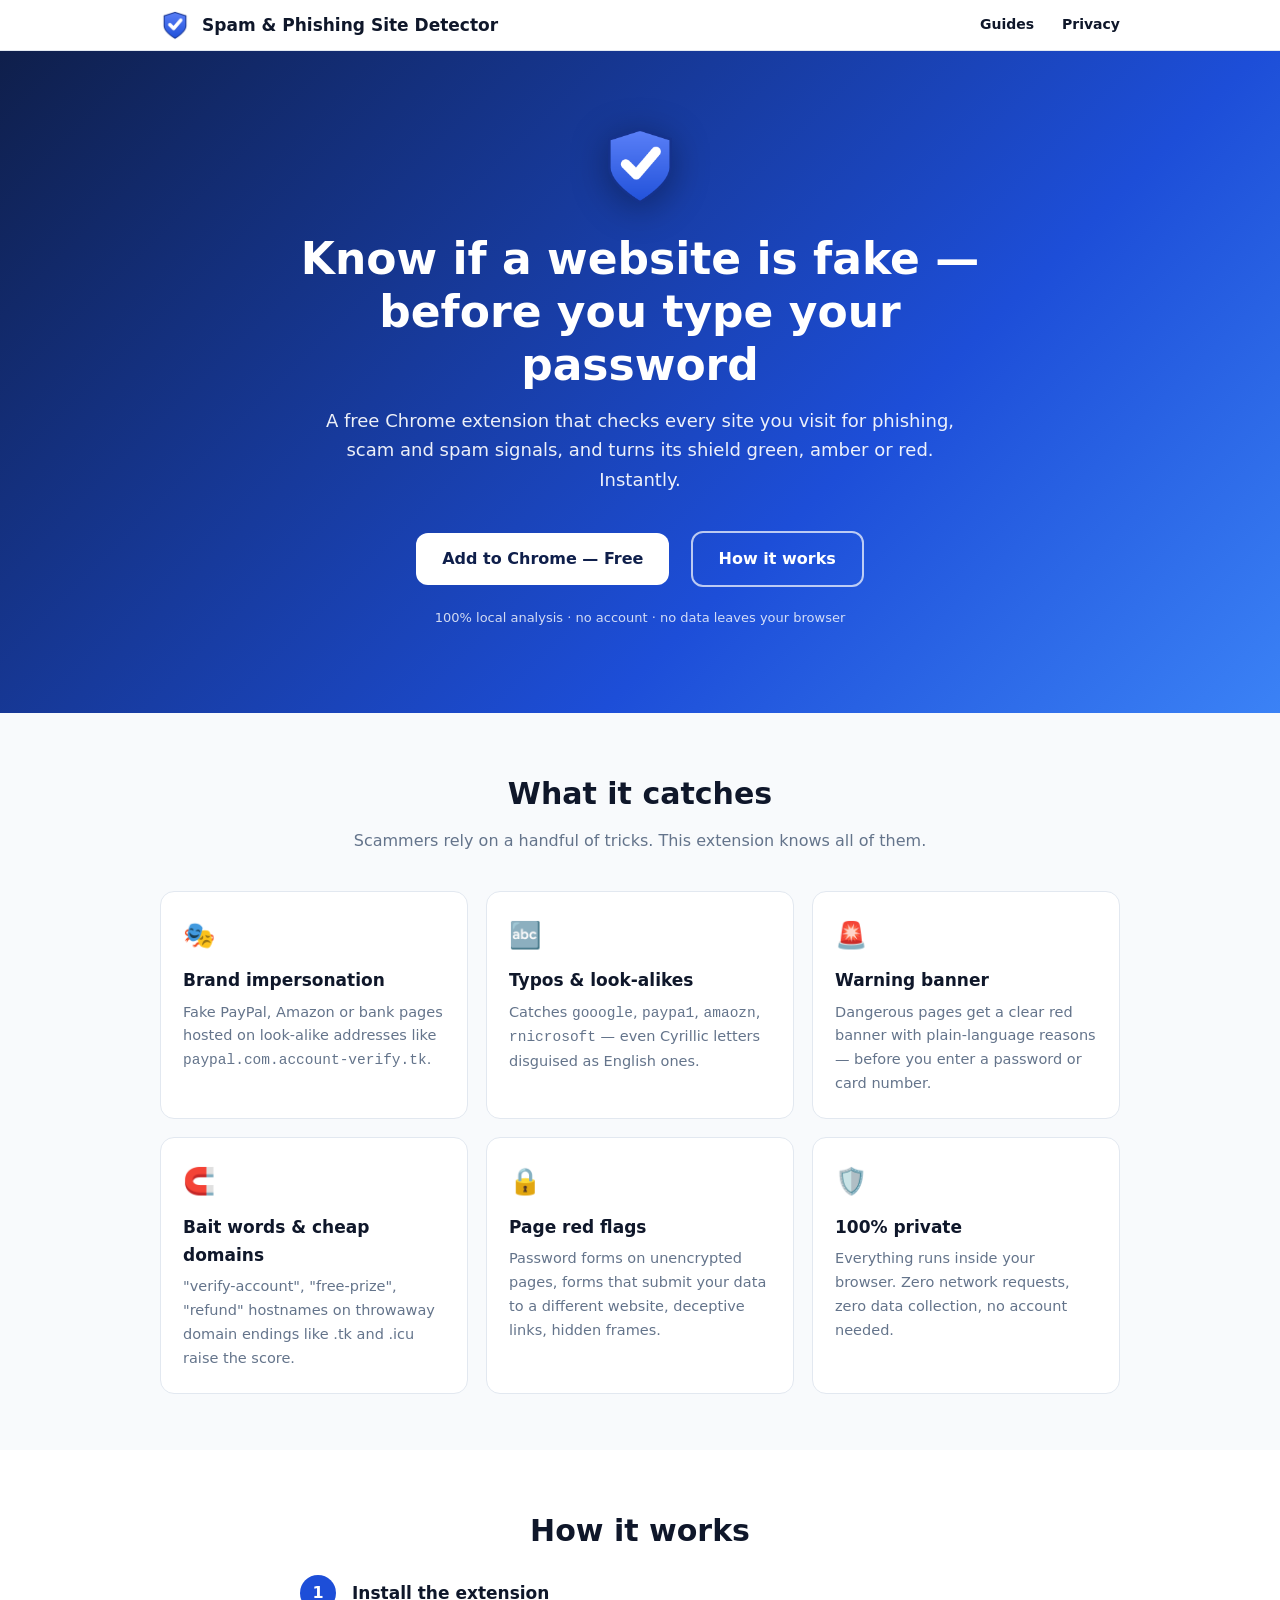
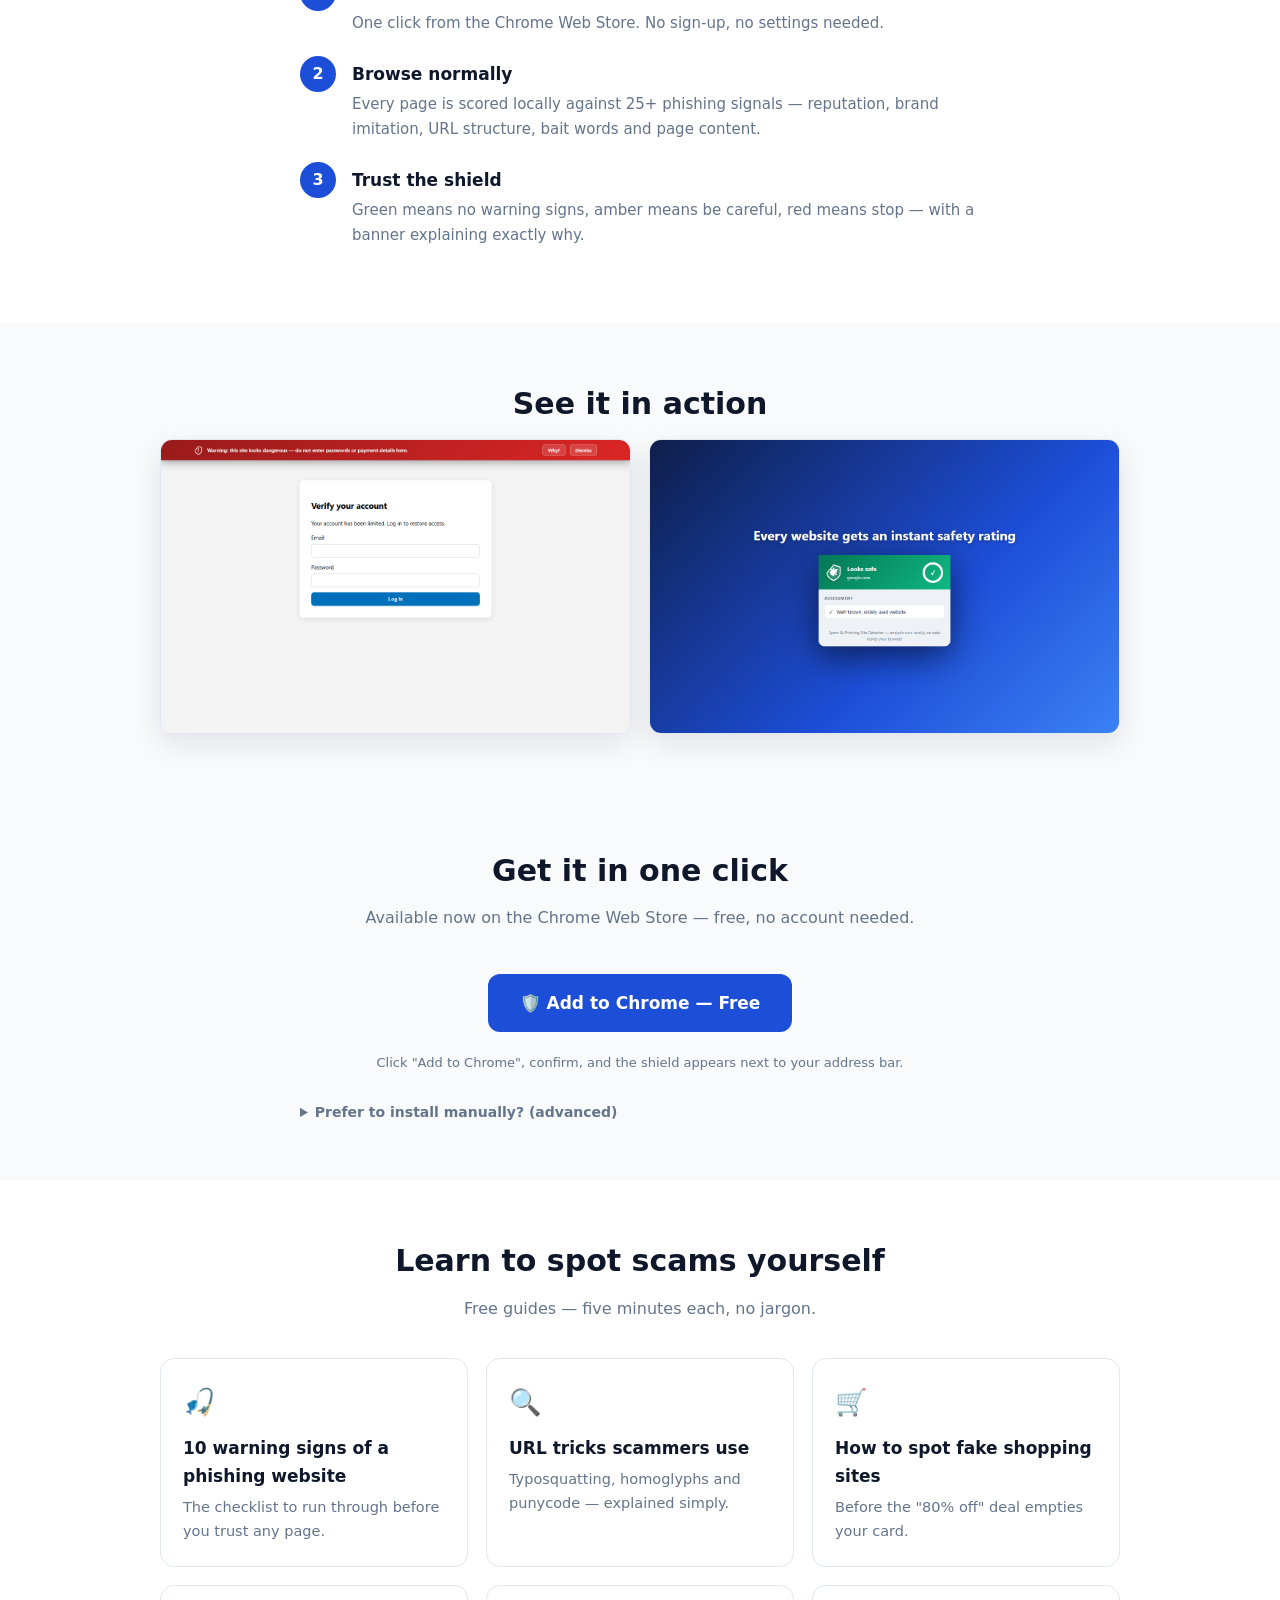
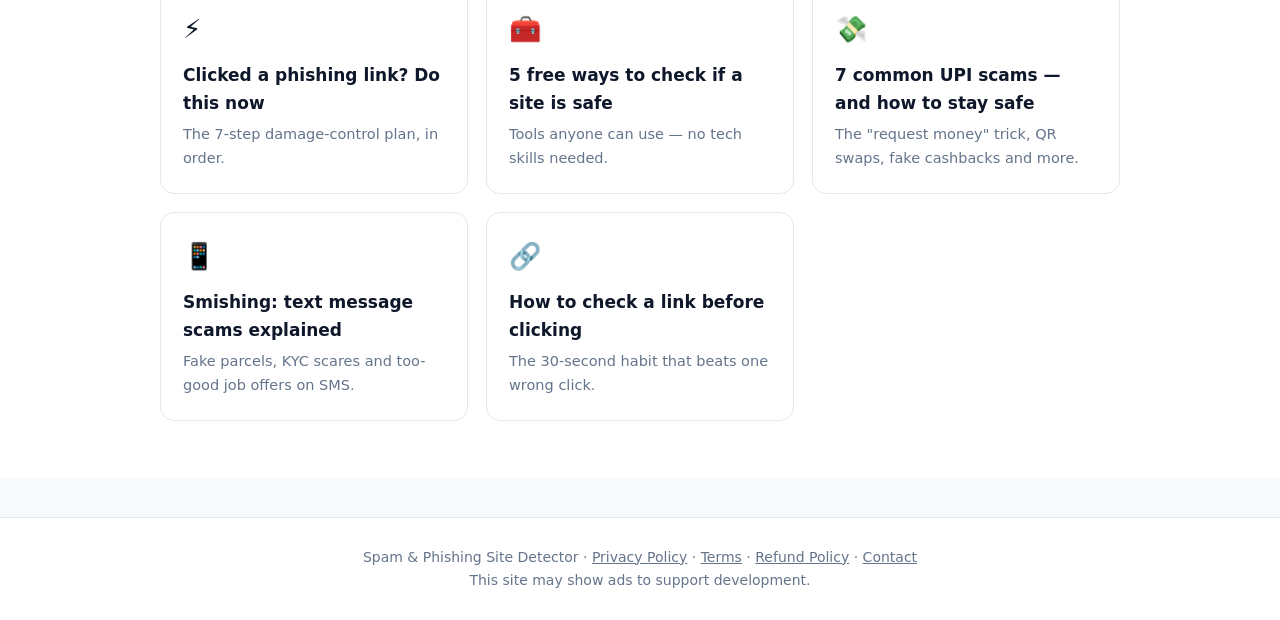
==== commit c79cc636: "Add files via upload" ====
--- a/index.html
+++ b/index.html
@@ -28,8 +28,7 @@
     <h1>Know if a website is fake — before you type your password</h1>
     <p class="sub">A free Chrome extension that checks every site you visit for phishing,
     scam and spam signals, and turns its shield green, amber or red. Instantly.</p>
-    <!-- TODO: point the primary button to the Chrome Web Store link after publishing -->
-    <a class="btn primary" href="#install">Download for Chrome — it's free</a>
+    <a class="btn primary" href="https://chromewebstore.google.com/detail/spam-phishing-site-detect/mmchiofkdenfpogggliogeifndbcendp" target="_blank" rel="noopener">Add to Chrome — Free</a>
     <a class="btn ghost" href="#how">How it works</a>
     <div class="note">100% local analysis · no account · no data leaves your browser</div>
   </div>
@@ -93,26 +92,24 @@
 
 <section id="install">
   <div class="wrap">
-    <h2>Install in 2 minutes</h2>
-    <p class="lead">We're coming to the Chrome Web Store soon. Until then, install
-    directly — it's the same extension, just a manual install.</p>
-    <div class="steps">
-      <div class="step"><div class="n">1</div><div>
-        <h3>Download the extension</h3>
-        <p><a class="btn primary" style="margin:6px 0; background:#1d4ed8; color:#fff;"
-              href="spam-phishing-site-detector.zip" download>⬇ Download (.zip, ~30 KB)</a></p></div></div>
-      <div class="step"><div class="n">2</div><div>
-        <h3>Unzip the file</h3>
-        <p>Right-click the downloaded file → <strong>Extract All</strong> → remember the folder.</p></div></div>
-      <div class="step"><div class="n">3</div><div>
-        <h3>Open Chrome extensions</h3>
-        <p>Type <code>chrome://extensions</code> in the address bar and turn on
-        <strong>Developer mode</strong> (top-right toggle).</p></div></div>
-      <div class="step"><div class="n">4</div><div>
-        <h3>Load it</h3>
-        <p>Click <strong>Load unpacked</strong> and select the extracted folder.
-        The shield appears next to your address bar — done!</p></div></div>
+    <h2>Get it in one click</h2>
+    <p class="lead">Available now on the Chrome Web Store — free, no account needed.</p>
+    <div style="text-align:center;">
+      <a class="btn primary" style="background:#1d4ed8; color:#fff; font-size:17px; padding:15px 32px;"
+         href="https://chromewebstore.google.com/detail/spam-phishing-site-detect/mmchiofkdenfpogggliogeifndbcendp"
+         target="_blank" rel="noopener">🛡️ Add to Chrome — Free</a>
+      <p class="note" style="color:var(--muted); font-size:13px; margin-top:14px;">
+        Click "Add to Chrome", confirm, and the shield appears next to your address bar.
+      </p>
     </div>
+    <details style="max-width:680px; margin:28px auto 0; color:var(--muted); font-size:14px;">
+      <summary style="cursor:pointer; font-weight:600;">Prefer to install manually? (advanced)</summary>
+      <ol style="margin-top:12px; line-height:1.7;">
+        <li><a href="spam-phishing-site-detector.zip" download>Download the .zip</a> and extract it.</li>
+        <li>Open <code>chrome://extensions</code> and turn on <strong>Developer mode</strong>.</li>
+        <li>Click <strong>Load unpacked</strong> and select the extracted folder.</li>
+      </ol>
+    </details>
   </div>
 </section>
 
